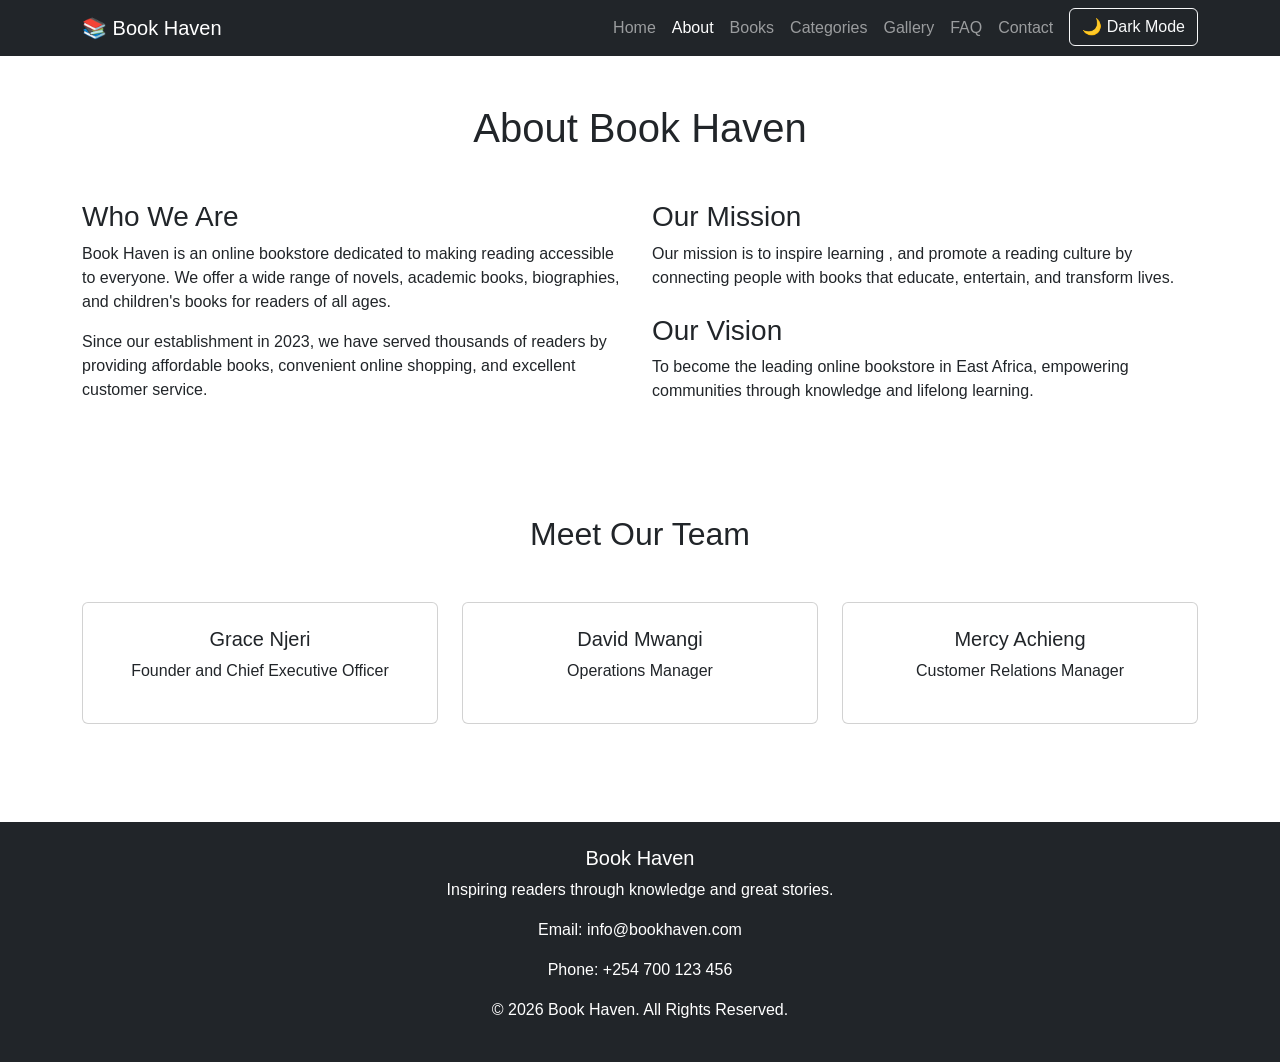
==== OnlineBookStore/about.html @ 4d753700 "Add files via upload" ====
<!DOCTYPE html>
<html lang="en">
<head>
    <meta charset="UTF-8">
    <meta name="viewport" content="width=device-width, initial-scale=1.0">
    <title>Book Haven | About</title>

    <!-- Bootstrap CSS -->
    <link href="https://cdn.jsdelivr.net/npm/bootstrap@5.3.3/dist/css/bootstrap.min.css" rel="stylesheet">

    <!-- Custom CSS -->
    <link rel="stylesheet" href="css/style.css">
</head>
<body>

    <!-- Navigation Bar -->
    <nav class="navbar navbar-expand-lg navbar-dark bg-dark">
        <div class="container">
            <a class="navbar-brand" href="index.html">📚 Book Haven</a>

            <button class="navbar-toggler" type="button"
                    data-bs-toggle="collapse"
                    data-bs-target="#navbarNav">
                <span class="navbar-toggler-icon"></span>
            </button>

            <div class="collapse navbar-collapse" id="navbarNav">

                <ul class="navbar-nav ms-auto">
                    <li class="nav-item">
                        <a class="nav-link" href="index.html">Home</a>
                    </li>

                    <li class="nav-item">
                        <a class="nav-link active" href="about.html">About</a>
                    </li>

                    <li class="nav-item">
                        <a class="nav-link" href="books.html">Books</a>
                    </li>

                    <li class="nav-item">
                        <a class="nav-link" href="categories.html">Categories</a>
                    </li>

                    <li class="nav-item">
                        <a class="nav-link" href="gallery.html">Gallery</a>
                    </li>

                    <li class="nav-item">
                        <a class="nav-link" href="faq.html">FAQ</a>
                    </li>

                    <li class="nav-item">
                        <a class="nav-link" href="contact.html">Contact</a>
                    </li>
                    <li class="nav-item ms-2">
    <button id="themeBtn" class="btn btn-outline-light">
        🌙 Dark Mode
    </button>
</li>
                </ul>

            </div>
        </div>
    </nav>

    <!-- About Section -->
    <section class="container py-5">

        <h1 class="text-center mb-5">About Book Haven</h1>

        <div class="row">

            <div class="col-md-6">
                <h3>Who We Are</h3>

                <p>
                    Book Haven is an online bookstore dedicated to making
                    reading accessible to everyone. We offer a wide range
                    of novels, academic books, biographies, and children's
                    books for readers of all ages.
                </p>

                <p>
                    Since our establishment in 2023, we have served
                    thousands of readers by providing affordable books,
                    convenient online shopping, and excellent customer
                    service.
                </p>
            </div>

            <div class="col-md-6">
                <h3>Our Mission</h3>

                <p>
                    Our mission is to inspire learning , and promote a
                    reading culture by connecting people with books that
                    educate, entertain, and transform lives. 
                </p>

                <h3 class="mt-4">Our Vision</h3>

                <p>
                    To become the leading online bookstore in East Africa,
                    empowering communities through knowledge and lifelong
                    learning.
                </p>
            </div>

        </div>

    </section>
    <section class="container py-5">
    <h2 class="text-center mb-5">
        Meet Our Team
    </h2>

    <div class="row g-4">

        <div class="col-md-4">
            <div class="card text-center p-4">
                <h5>Grace Njeri</h5>
                <p>Founder and Chief Executive Officer</p>
            </div>
        </div>

        <div class="col-md-4">
            <div class="card text-center p-4">
                <h5>David Mwangi</h5>
                <p>Operations Manager</p>
            </div>
        </div>

        <div class="col-md-4">
            <div class="card text-center p-4">
                <h5>Mercy Achieng</h5>
                <p>Customer Relations Manager</p>
            </div>
        </div>

    </div>
</section>

    <!-- Footer -->
   <footer class="bg-dark text-white text-center p-4">
    <h5>Book Haven</h5>

    <p>
        Inspiring readers through knowledge and great stories.
    </p>

    <p>
        Email: info@bookhaven.com
    </p>

    <p>
        Phone: +254 700 123 456
    </p>

    <p>
        &copy; 2026 Book Haven. All Rights Reserved.
    </p>
</footer>

    <!-- Bootstrap JS -->
    <script src="https://cdn.jsdelivr.net/npm/bootstrap@5.3.3/dist/js/bootstrap.bundle.min.js"></script>

    <!-- Custom JS -->
    <script src="js/script.js"></script>

    <button id="topBtn" class="btn btn-primary">
    ↑ Top
</button>
</body>
</html>
---- OnlineBookStore/css/style.css ----
body {
    font-family: Arial, sans-serif;
}

.hero {
    min-height: 70vh;
}

footer {
    margin-top: 50px;
}
.card-img-top {
    width: 100%;
    object-fit: contain;
}
body {
    font-family: Arial, sans-serif;
}

.card img {
    height: 300px;
    object-fit: cover;
}

footer {
    margin-top: 50px;
}
.card-img-top {
    height: 350px;
    object-fit: cover;
}
.dark-mode {
    background-color: #121212;
    color: white;
}

.dark-mode .card {
    background-color: #1e1e1e;
    color: white;
}

.dark-mode footer {
    background-color: #000;

}
body {
    font-family: Arial, sans-serif;
}

.card-img-top {
    height: 350px;
    object-fit: cover;
}

.card {
    transition: transform 0.3s;
}

.card:hover {
    transform: scale(1.03);
}

.hero {
    min-height: 70vh;
}

footer {
    margin-top: 50px;
}

.dark-mode {
    background-color: #121212;
    color: white;
}

.dark-mode .card {
    background-color: #1e1e1e;
    color: white;
}

.dark-mode .navbar {
    background-color: #000 !important;
}

.dark-mode footer {
    background-color: #000;
}
.carousel-item img {
    object-fit: cover;
}

@media (max-width: 768px) {

    .carousel-item img {
        height: 300px;
    }

    h1 {
        font-size: 2rem;
    }

    h2 {
        font-size: 1.7rem;
    }
}
#topBtn {
    position: fixed;
    bottom: 20px;
    right: 20px;
    display: none;
}
.btn {
    transition: 0.3s;
}

.btn:hover {
    transform: scale(1.05);
}
.carousel-item img {
    height: 500px;
    object-fit: cover;
    border-radius: 10px;
}
.testimonials {
    background-image: url("../images/background1.jpg");
    background-size: cover;
    background-position: center;
    background-repeat: no-repeat;
    padding: 80px 0;
}
.testimonials .card {
    background-color: rgb(255, 254, 254);
    border: none;
}
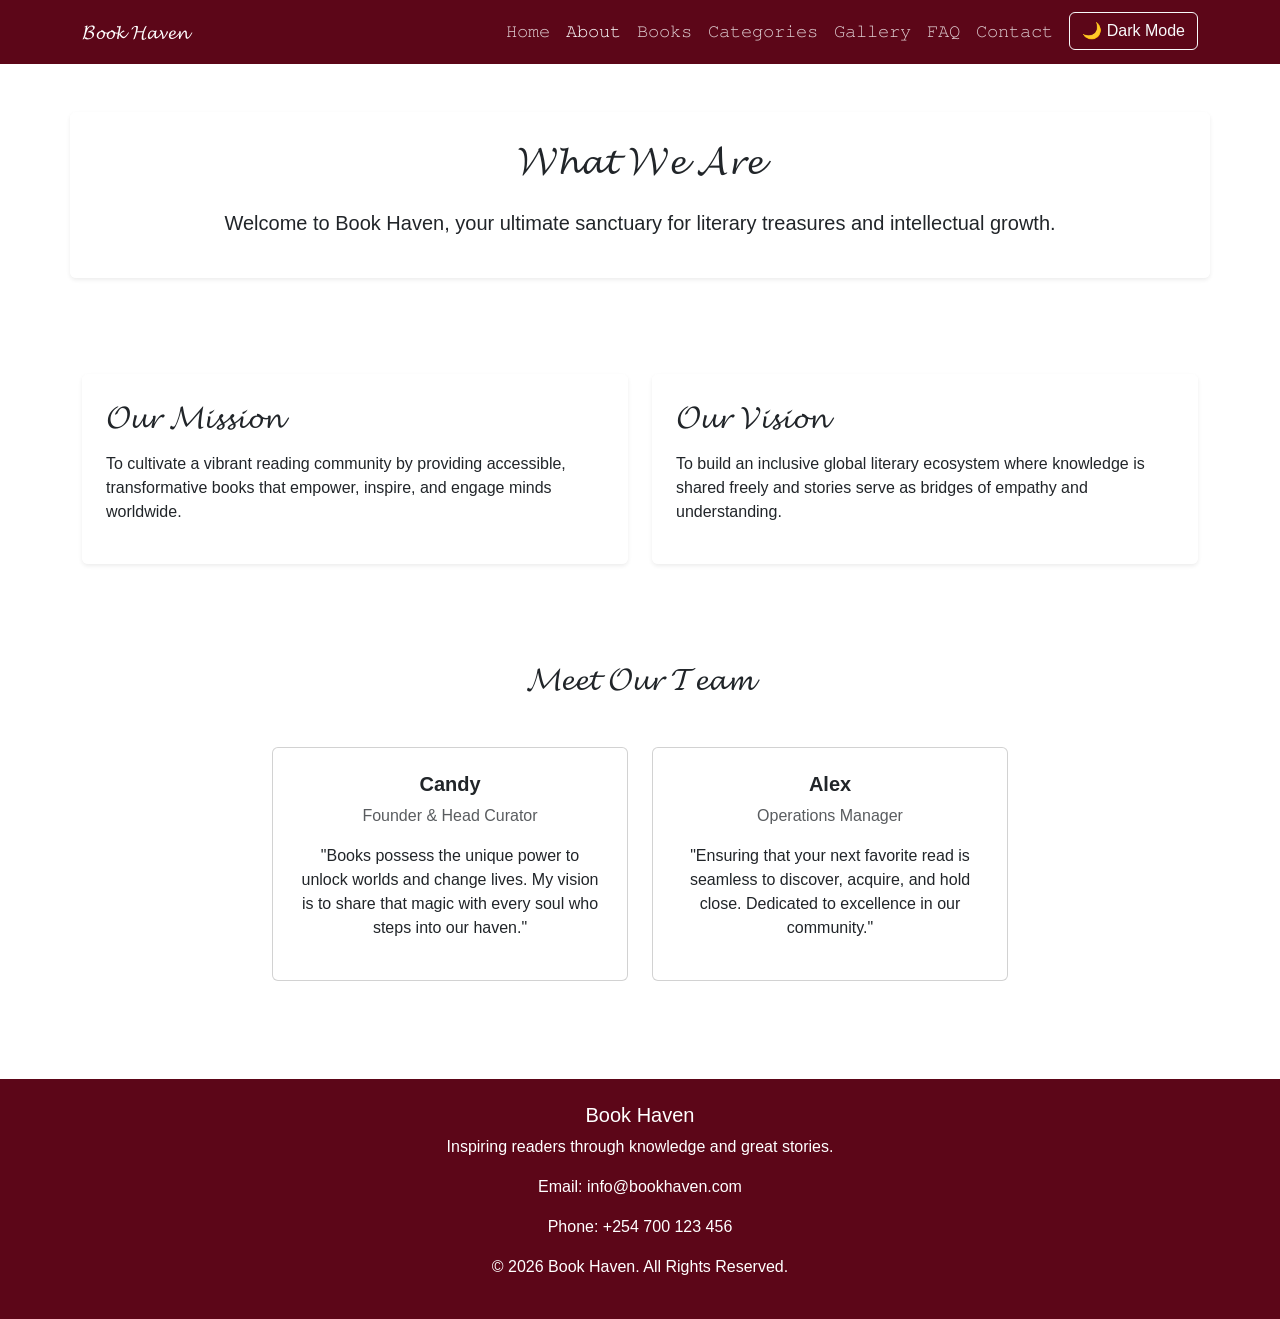
==== commit e90efad1: "Edited about page" ====
--- a/OnlineBookStore/about.html
+++ b/OnlineBookStore/about.html
@@ -1,176 +1,111 @@
-<!DOCTYPE html>
-<html lang="en">
-<head>
-    <meta charset="UTF-8">
-    <meta name="viewport" content="width=device-width, initial-scale=1.0">
-    <title>Book Haven | About</title>
-
-    <!-- Bootstrap CSS -->
-    <link href="https://cdn.jsdelivr.net/npm/bootstrap@5.3.3/dist/css/bootstrap.min.css" rel="stylesheet">
-
-    <!-- Custom CSS -->
-    <link rel="stylesheet" href="css/style.css">
-</head>
-<body>
-
-    <!-- Navigation Bar -->
-    <nav class="navbar navbar-expand-lg navbar-dark bg-dark">
-        <div class="container">
-            <a class="navbar-brand" href="index.html">📚 Book Haven</a>
-
-            <button class="navbar-toggler" type="button"
-                    data-bs-toggle="collapse"
-                    data-bs-target="#navbarNav">
-                <span class="navbar-toggler-icon"></span>
-            </button>
-
-            <div class="collapse navbar-collapse" id="navbarNav">
-
-                <ul class="navbar-nav ms-auto">
-                    <li class="nav-item">
-                        <a class="nav-link" href="index.html">Home</a>
-                    </li>
-
-                    <li class="nav-item">
-                        <a class="nav-link active" href="about.html">About</a>
-                    </li>
-
-                    <li class="nav-item">
-                        <a class="nav-link" href="books.html">Books</a>
-                    </li>
-
-                    <li class="nav-item">
-                        <a class="nav-link" href="categories.html">Categories</a>
-                    </li>
-
-                    <li class="nav-item">
-                        <a class="nav-link" href="gallery.html">Gallery</a>
-                    </li>
-
-                    <li class="nav-item">
-                        <a class="nav-link" href="faq.html">FAQ</a>
-                    </li>
-
-                    <li class="nav-item">
-                        <a class="nav-link" href="contact.html">Contact</a>
-                    </li>
-                    <li class="nav-item ms-2">
-    <button id="themeBtn" class="btn btn-outline-light">
-        🌙 Dark Mode
-    </button>
-</li>
-                </ul>
-
-            </div>
-        </div>
-    </nav>
-
-    <!-- About Section -->
-    <section class="container py-5">
-
-        <h1 class="text-center mb-5">About Book Haven</h1>
-
-        <div class="row">
-
-            <div class="col-md-6">
-                <h3>Who We Are</h3>
-
-                <p>
-                    Book Haven is an online bookstore dedicated to making
-                    reading accessible to everyone. We offer a wide range
-                    of novels, academic books, biographies, and children's
-                    books for readers of all ages.
-                </p>
-
-                <p>
-                    Since our establishment in 2023, we have served
-                    thousands of readers by providing affordable books,
-                    convenient online shopping, and excellent customer
-                    service.
-                </p>
-            </div>
-
-            <div class="col-md-6">
-                <h3>Our Mission</h3>
-
-                <p>
-                    Our mission is to inspire learning , and promote a
-                    reading culture by connecting people with books that
-                    educate, entertain, and transform lives. 
-                </p>
-
-                <h3 class="mt-4">Our Vision</h3>
-
-                <p>
-                    To become the leading online bookstore in East Africa,
-                    empowering communities through knowledge and lifelong
-                    learning.
-                </p>
-            </div>
-
-        </div>
-
-    </section>
-    <section class="container py-5">
-    <h2 class="text-center mb-5">
-        Meet Our Team
-    </h2>
-
-    <div class="row g-4">
-
-        <div class="col-md-4">
-            <div class="card text-center p-4">
-                <h5>Grace Njeri</h5>
-                <p>Founder and Chief Executive Officer</p>
-            </div>
-        </div>
-
-        <div class="col-md-4">
-            <div class="card text-center p-4">
-                <h5>David Mwangi</h5>
-                <p>Operations Manager</p>
-            </div>
-        </div>
-
-        <div class="col-md-4">
-            <div class="card text-center p-4">
-                <h5>Mercy Achieng</h5>
-                <p>Customer Relations Manager</p>
-            </div>
-        </div>
-
-    </div>
-</section>
-
-    <!-- Footer -->
-   <footer class="bg-dark text-white text-center p-4">
-    <h5>Book Haven</h5>
-
-    <p>
-        Inspiring readers through knowledge and great stories.
-    </p>
-
-    <p>
-        Email: info@bookhaven.com
-    </p>
-
-    <p>
-        Phone: +254 700 123 456
-    </p>
-
-    <p>
-        &copy; 2026 Book Haven. All Rights Reserved.
-    </p>
-</footer>
-
-    <!-- Bootstrap JS -->
-    <script src="https://cdn.jsdelivr.net/npm/bootstrap@5.3.3/dist/js/bootstrap.bundle.min.js"></script>
-
-    <!-- Custom JS -->
-    <script src="js/script.js"></script>
-
-    <button id="topBtn" class="btn btn-primary">
-    ↑ Top
-</button>
-</body>
+<!DOCTYPE html>
+<html lang="en">
+<head>
+    <meta charset="UTF-8">
+    <meta name="viewport" content="width=device-width, initial-scale=1.0">
+    <title>Book Haven by Candy :) - About</title>
+    <link href="https://cdn.jsdelivr.net/npm/bootstrap@5.3.3/dist/css/bootstrap.min.css" rel="stylesheet">
+    <link rel="stylesheet" href="css/style.css">
+</head>
+<body class="about-page">
+
+    <nav class="navbar navbar-expand-lg navbar-dark custom-navbar">
+        <div class="container">
+            <a class="navbar-brand" href="index.html">𝓑𝓸𝓸𝓴 𝓗𝓪𝓿𝓮𝓷</a>
+            <button class="navbar-toggler" type="button" data-bs-toggle="collapse" data-bs-target="#navbarNav">
+                <span class="navbar-toggler-icon"></span>
+            </button>
+            <div class="collapse navbar-collapse" id="navbarNav">
+                <ul class="navbar-nav ms-auto">
+                    <li class="nav-item">
+                        <a class="nav-link" href="index.html">𝙷𝚘𝚖𝚎</a>
+                    </li>
+                    <li class="nav-item">
+                        <a class="nav-link active" href="about.html">𝙰𝚋𝚘𝚞𝚝</a>
+                    </li>
+                    <li class="nav-item">
+                        <a class="nav-link" href="books.html">𝙱𝚘𝚘𝚔𝚜</a>
+                    </li>
+                    <li class="nav-item">
+                        <a class="nav-link" href="categories.html">𝙲𝚊𝚝𝚎𝚐𝚘𝚛𝚒𝚎𝚜</a>
+                    </li>
+                    <li class="nav-item">
+                        <a class="nav-link" href="gallery.html">𝙶𝚊𝚕𝚕𝚎𝚛𝚢</a>
+                    </li>
+                    <li class="nav-item">
+                        <a class="nav-link" href="faq.html">𝙵𝙰𝚀</a>
+                    </li>
+                    <li class="nav-item">
+                        <a class="nav-link" href="contact.html">𝙲𝚘𝚗𝚝𝚊𝚌𝚝</a>
+                    </li>
+                    <li class="nav-item ms-2">
+                        <button id="themeBtn" class="btn btn-outline-light">
+                            🌙 Dark Mode
+                        </button>
+                    </li>
+                </ul>
+            </div>
+        </div>
+    </nav>
+
+    <section class="about-hero py-5 text-center bg-transparent">
+        <div class="container py-4 bg-white bg-opacity-75 rounded shadow-sm">
+            <h1 class="script-font mb-4">𝓦𝓱𝓪𝓽 𝓦𝓮 𝓐𝓻𝓮</h1>
+            <p class="lead">Welcome to Book Haven, your ultimate sanctuary for literary treasures and intellectual growth.</p>
+        </div>
+    </section>
+
+    <section class="mission-vision py-5 bg-transparent">
+        <div class="container">
+            <div class="row g-4">
+                <div class="col-md-6">
+                    <div class="p-4 bg-white bg-opacity-75 rounded shadow-sm h-100">
+                        <h2 class="script-font mb-3">𝓞𝓾𝓻 𝓜𝓲𝓼𝓼𝓲𝓸𝓷</h2>
+                        <p>To cultivate a vibrant reading community by providing accessible, transformative books that empower, inspire, and engage minds worldwide.</p>
+                    </div>
+                </div>
+                <div class="col-md-6">
+                    <div class="p-4 bg-white bg-opacity-75 rounded shadow-sm h-100">
+                        <h2 class="script-font mb-3">𝓞𝓾𝓻 𝓥𝓲𝓼𝓲𝓸𝓷</h2>
+                        <p>To build an inclusive global literary ecosystem where knowledge is shared freely and stories serve as bridges of empathy and understanding.</p>
+                    </div>
+                </div>
+            </div>
+        </div>
+    </section>
+
+    <section class="team py-5 bg-transparent">
+        <div class="container">
+            <h2 class="text-center mb-5 script-font">𝓜𝓮𝓮𝓽 𝓞𝓾𝓻 𝓣𝓮𝓪𝓶</h2>
+            <div class="row g-4 justify-content-center">
+                <div class="col-md-4">
+                    <div class="card p-4 text-center team-card">
+                        <h5 class="fw-bold">Candy</h5>
+                        <p class="text-muted">Founder & Head Curator</p>
+                        <p>"Books possess the unique power to unlock worlds and change lives. My vision is to share that magic with every soul who steps into our haven."</p>
+                    </div>
+                </div>
+                <div class="col-md-4">
+                    <div class="card p-4 text-center team-card">
+                        <h5 class="fw-bold">Alex</h5>
+                        <p class="text-muted">Operations Manager</p>
+                        <p>"Ensuring that your next favorite read is seamless to discover, acquire, and hold close. Dedicated to excellence in our community."</p>
+                    </div>
+                </div>
+            </div>
+        </div>
+    </section>
+
+    <footer class="custom-footer text-white text-center p-4">
+        <h5>Book Haven</h5>
+        <p>Inspiring readers through knowledge and great stories.</p>
+        <p>Email: info@bookhaven.com</p>
+        <p>Phone: +254 700 123 456</p>
+        <p>&copy; 2026 Book Haven. All Rights Reserved.</p>
+    </footer>
+
+    <script src="https://cdn.jsdelivr.net/npm/bootstrap@5.3.3/dist/js/bootstrap.bundle.min.js"></script>
+    <script src="js/script.js"></script>
+    <button id="topBtn" class="btn btn-primary">↑ Top</button>
+</body>
 </html>
--- a/OnlineBookStore/css/style.css
+++ b/OnlineBookStore/css/style.css
@@ -1,134 +1,186 @@
-body {
-    font-family: Arial, sans-serif;
-}
-
-.hero {
-    min-height: 70vh;
-}
-
-footer {
-    margin-top: 50px;
-}
-.card-img-top {
-    width: 100%;
-    object-fit: contain;
-}
-body {
-    font-family: Arial, sans-serif;
-}
-
-.card img {
-    height: 300px;
-    object-fit: cover;
-}
-
-footer {
-    margin-top: 50px;
-}
-.card-img-top {
-    height: 350px;
-    object-fit: cover;
-}
-.dark-mode {
-    background-color: #121212;
-    color: white;
-}
-
-.dark-mode .card {
-    background-color: #1e1e1e;
-    color: white;
-}
-
-.dark-mode footer {
-    background-color: #000;
-
-}
-body {
-    font-family: Arial, sans-serif;
-}
-
-.card-img-top {
-    height: 350px;
-    object-fit: cover;
-}
-
-.card {
-    transition: transform 0.3s;
-}
-
-.card:hover {
-    transform: scale(1.03);
-}
-
-.hero {
-    min-height: 70vh;
-}
-
-footer {
-    margin-top: 50px;
-}
-
-.dark-mode {
-    background-color: #121212;
-    color: white;
-}
-
-.dark-mode .card {
-    background-color: #1e1e1e;
-    color: white;
-}
-
-.dark-mode .navbar {
-    background-color: #000 !important;
-}
-
-.dark-mode footer {
-    background-color: #000;
-}
-.carousel-item img {
-    object-fit: cover;
-}
-
-@media (max-width: 768px) {
-
-    .carousel-item img {
-        height: 300px;
-    }
-
-    h1 {
-        font-size: 2rem;
-    }
-
-    h2 {
-        font-size: 1.7rem;
-    }
-}
-#topBtn {
-    position: fixed;
-    bottom: 20px;
-    right: 20px;
-    display: none;
-}
-.btn {
-    transition: 0.3s;
-}
-
-.btn:hover {
-    transform: scale(1.05);
-}
-.carousel-item img {
-    height: 500px;
-    object-fit: cover;
-    border-radius: 10px;
-}
-.testimonials {
-    background-image: url("../images/background1.jpg");
-    background-size: cover;
-    background-position: center;
-    background-repeat: no-repeat;
-    padding: 80px 0;
-}
-.testimonials .card {
-    background-color: rgb(255, 254, 254);
-    border: none;
+body {
+    font-family: Arial, sans-serif;
+}
+
+.hero {
+    min-height: 70vh;
+}
+
+footer {
+    margin-top: 50px;
+}
+.card-img-top {
+    width: 100%;
+    object-fit: contain;
+}
+body {
+    font-family: Arial, sans-serif;
+}
+
+.card img {
+    height: 300px;
+    object-fit: cover;
+}
+
+footer {
+    margin-top: 50px;
+}
+.card-img-top {
+    height: 350px;
+    object-fit: cover;
+}
+.dark-mode {
+    background-color: #121212;
+    color: white;
+}
+
+.dark-mode .card {
+    background-color: #1e1e1e;
+    color: white;
+}
+
+.dark-mode footer {
+    background-color: #000;
+
+}
+body {
+    font-family: Arial, sans-serif;
+}
+
+.card-img-top {
+    height: 350px;
+    object-fit: cover;
+}
+
+.card {
+    transition: transform 0.3s;
+}
+
+.card:hover {
+    transform: scale(1.03);
+}
+
+.hero {
+    min-height: 70vh;
+}
+
+footer {
+    margin-top: 50px;
+}
+
+.dark-mode {
+    background-color: #121212;
+    color: white;
+}
+
+.dark-mode .card {
+    background-color: #1e1e1e;
+    color: white;
+}
+
+.dark-mode .navbar {
+    background-color: #000 !important;
+}
+
+.dark-mode footer {
+    background-color: #000;
+}
+.carousel-item img {
+    object-fit: cover;
+}
+
+@media (max-width: 768px) {
+
+    .carousel-item img {
+        height: 300px;
+    }
+
+    h1 {
+        font-size: 2rem;
+    }
+
+    h2 {
+        font-size: 1.7rem;
+    }
+}
+#topBtn {
+    position: fixed;
+    bottom: 20px;
+    right: 20px;
+    display: none;
+}
+.btn {
+    transition: 0.3s;
+}
+
+.btn:hover {
+    transform: scale(1.05);
+}
+.carousel-item img {
+    height: 500px;
+    object-fit: cover;
+    border-radius: 10px;
+}
+.testimonials {
+    background-image: url("../images/background1.jpg");
+    background-size: cover;
+    background-position: center;
+    background-repeat: no-repeat;
+    padding: 80px 0;
+}
+.testimonials .card {
+    background-color: rgb(255, 254, 254);
+    border: none;
+}
+.custom-navbar {
+    background-color: #5c0618 !important;
+    background-image: none !important;
+    padding: 12px 0;
+}
+
+.custom-navbar .nav-link {
+    color: rgba(255, 255, 255, 0.8) !important;
+}
+
+.custom-navbar .nav-link.active, 
+.custom-navbar .nav-link:hover {
+    color: #ffffff !important;
+}
+
+.custom-navbar .navbar-brand {
+    color: #ffffff !important;
+}
+
+.custom-footer {
+    background-color: #5c0618 !important;
+    background-image: none !important;
+}
+
+.testimonials .card {
+    border: 1px solid #000000 !important;
+}
+
+.testimonials .card h5 {
+    text-decoration: underline !important;
+}
+
+.book-img-container {
+    height: 350px;
+    overflow: hidden;
+    background-color: #f8f9fa;
+    display: flex;
+    align-items: center;
+    justify-content: center;
+}
+
+.book-cover {
+    width: auto;
+    height: 100%;
+    object-fit: contain;
+    transition: transform 0.3s ease;
+    padding: 15px;
+}
+
+.card:hover .book-cover {
+    transform: scale(1.04);
 }
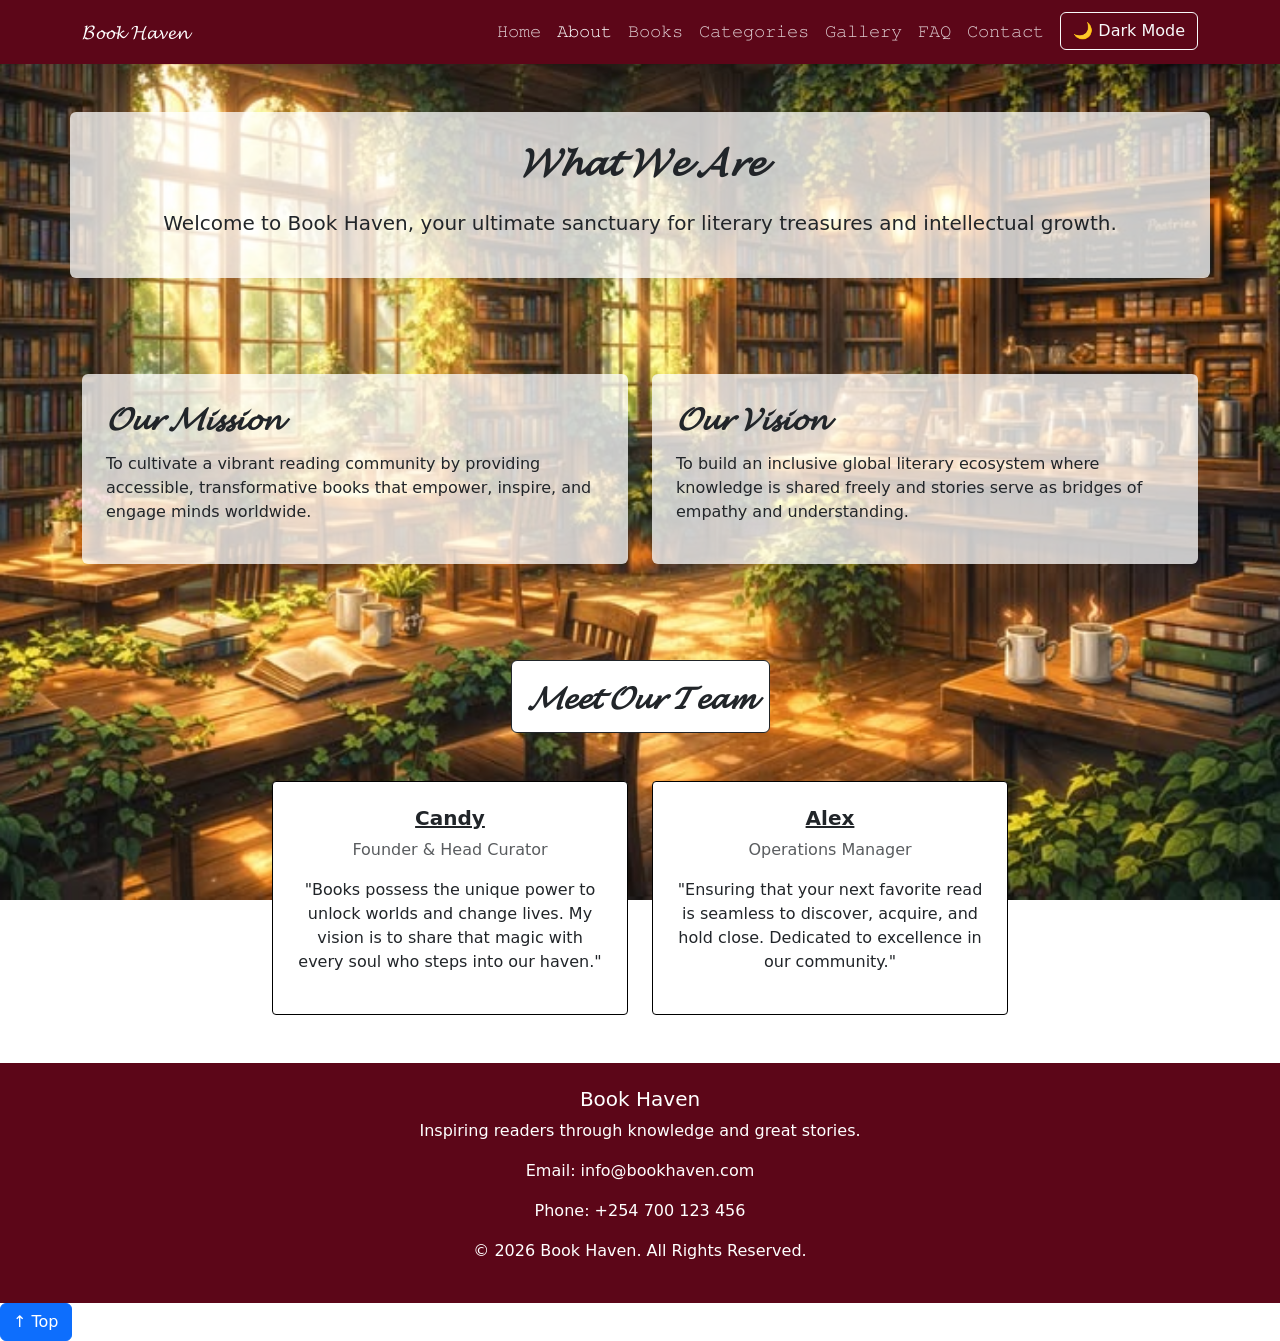
==== commit 8ddeb0aa: "Making about page whimsical" ====
--- a/OnlineBookStore/about.html
+++ b/OnlineBookStore/about.html
@@ -76,7 +76,11 @@
 
     <section class="team py-5 bg-transparent">
         <div class="container">
-            <h2 class="text-center mb-5 script-font">𝓜𝓮𝓮𝓽 𝓞𝓾𝓻 𝓣𝓮𝓪𝓶</h2>
+            <div class="row justify-content-center mb-5">
+                <div class="col-auto text-center header-box p-3 bg-white border border-dark rounded">
+                    <h2 class="script-font m-0">𝓜𝓮𝓮𝓽 𝓞𝓾𝓻 𝓣𝓮𝓪𝓶</h2>
+                </div>
+            </div>
             <div class="row g-4 justify-content-center">
                 <div class="col-md-4">
                     <div class="card p-4 text-center team-card">
--- a/OnlineBookStore/css/style.css
+++ b/OnlineBookStore/css/style.css
@@ -1,157 +1,32 @@
-body {
-    font-family: Arial, sans-serif;
-}
+@import url('https://fonts.googleapis.com/css2?family=Playfair+Display:ital,wght@1,700&display=swap');
 
-.hero {
-    min-height: 70vh;
-}
-
-footer {
-    margin-top: 50px;
-}
-.card-img-top {
-    width: 100%;
-    object-fit: contain;
-}
-body {
-    font-family: Arial, sans-serif;
-}
-
-.card img {
-    height: 300px;
-    object-fit: cover;
-}
-
-footer {
-    margin-top: 50px;
-}
-.card-img-top {
-    height: 350px;
-    object-fit: cover;
-}
-.dark-mode {
-    background-color: #121212;
-    color: white;
-}
-
-.dark-mode .card {
-    background-color: #1e1e1e;
-    color: white;
-}
-
-.dark-mode footer {
-    background-color: #000;
-
-}
-body {
-    font-family: Arial, sans-serif;
-}
-
-.card-img-top {
-    height: 350px;
-    object-fit: cover;
-}
-
-.card {
-    transition: transform 0.3s;
-}
-
-.card:hover {
-    transform: scale(1.03);
-}
-
-.hero {
-    min-height: 70vh;
-}
-
-footer {
-    margin-top: 50px;
-}
-
-.dark-mode {
-    background-color: #121212;
-    color: white;
-}
-
-.dark-mode .card {
-    background-color: #1e1e1e;
-    color: white;
-}
-
-.dark-mode .navbar {
-    background-color: #000 !important;
-}
-
-.dark-mode footer {
-    background-color: #000;
-}
-.carousel-item img {
-    object-fit: cover;
-}
-
-@media (max-width: 768px) {
-
-    .carousel-item img {
-        height: 300px;
-    }
-
-    h1 {
-        font-size: 2rem;
-    }
-
-    h2 {
-        font-size: 1.7rem;
-    }
-}
-#topBtn {
-    position: fixed;
-    bottom: 20px;
-    right: 20px;
-    display: none;
-}
-.btn {
-    transition: 0.3s;
-}
-
-.btn:hover {
-    transform: scale(1.05);
-}
-.carousel-item img {
-    height: 500px;
-    object-fit: cover;
-    border-radius: 10px;
-}
-.testimonials {
-    background-image: url("../images/background1.jpg");
-    background-size: cover;
-    background-position: center;
-    background-repeat: no-repeat;
-    padding: 80px 0;
-}
-.testimonials .card {
-    background-color: rgb(255, 254, 254);
-    border: none;
-}
-.custom-navbar {
+.custom-navbar, 
+nav.navbar, 
+.navbar.navbar-expand-lg {
     background-color: #5c0618 !important;
     background-image: none !important;
     padding: 12px 0;
 }
 
-.custom-navbar .nav-link {
+.custom-navbar .nav-link,
+nav.navbar .nav-link {
     color: rgba(255, 255, 255, 0.8) !important;
 }
 
 .custom-navbar .nav-link.active, 
-.custom-navbar .nav-link:hover {
+.custom-navbar .nav-link:hover,
+nav.navbar .nav-link.active,
+nav.navbar .nav-link:hover {
     color: #ffffff !important;
 }
 
-.custom-navbar .navbar-brand {
+.custom-navbar .navbar-brand,
+nav.navbar .navbar-brand {
     color: #ffffff !important;
 }
 
-.custom-footer {
+.custom-footer,
+footer {
     background-color: #5c0618 !important;
     background-image: none !important;
 }
@@ -161,6 +36,30 @@
 }
 
 .testimonials .card h5 {
+    text-decoration: underline !important;
+}
+
+.about-page {
+    background-image: url('../images/background2.jpg') !important;
+    background-size: cover !important;
+    background-position: center !important;
+    background-attachment: fixed !important;
+    background-repeat: no-repeat !important;
+}
+
+.script-font {
+    font-family: 'Playfair Display', serif !important;
+    font-style: italic !important;
+    font-weight: 700 !important;
+}
+
+.team-card {
+    border: 1px solid #000000 !important;
+    border-radius: 4px !important;
+    background-color: #ffffff !important;
+}
+
+.team-card h5 {
     text-decoration: underline !important;
 }
 
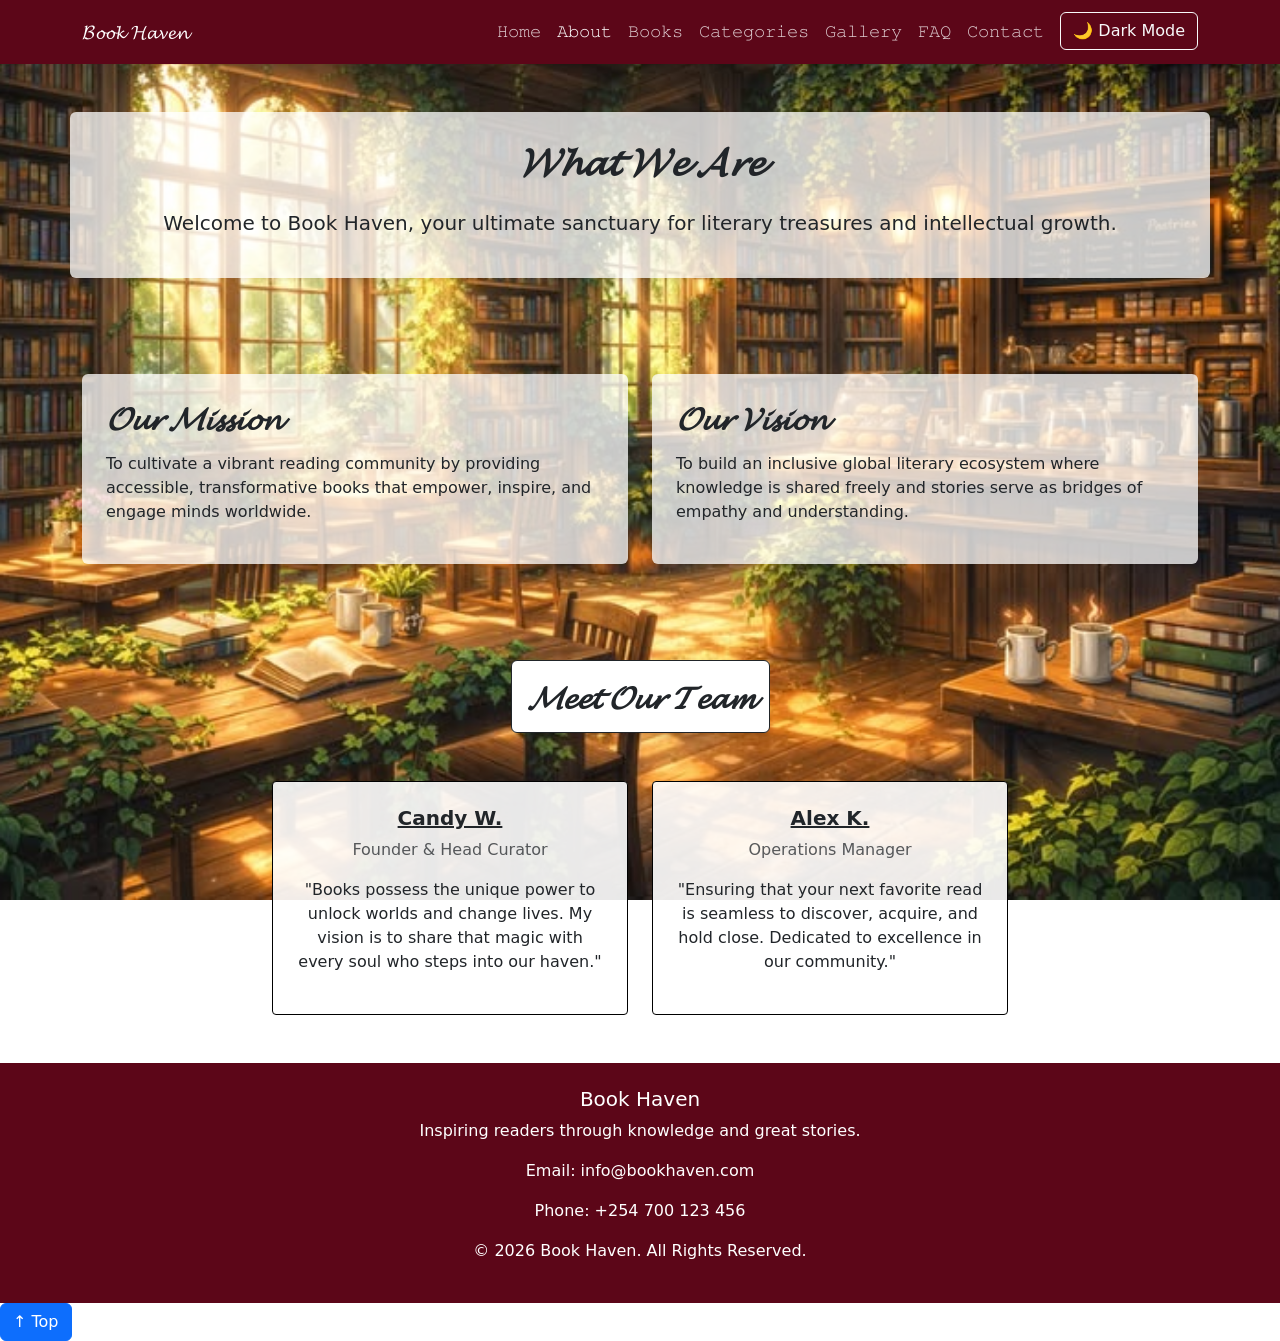
==== commit a7aee488: "Edited founders" ====
--- a/OnlineBookStore/about.html
+++ b/OnlineBookStore/about.html
@@ -84,14 +84,14 @@
             <div class="row g-4 justify-content-center">
                 <div class="col-md-4">
                     <div class="card p-4 text-center team-card">
-                        <h5 class="fw-bold">Candy</h5>
+                        <h5 class="fw-bold">Candy W.</h5>
                         <p class="text-muted">Founder & Head Curator</p>
                         <p>"Books possess the unique power to unlock worlds and change lives. My vision is to share that magic with every soul who steps into our haven."</p>
                     </div>
                 </div>
                 <div class="col-md-4">
                     <div class="card p-4 text-center team-card">
-                        <h5 class="fw-bold">Alex</h5>
+                        <h5 class="fw-bold">Alex K.</h5>
                         <p class="text-muted">Operations Manager</p>
                         <p>"Ensuring that your next favorite read is seamless to discover, acquire, and hold close. Dedicated to excellence in our community."</p>
                     </div>
--- a/OnlineBookStore/css/style.css
+++ b/OnlineBookStore/css/style.css
@@ -25,14 +25,59 @@
     color: #ffffff !important;
 }
 
+.carousel-caption {
+    top: 40% !important;
+    bottom: auto !important;
+    transform: translateY(-50%) !important;
+    display: flex !important;
+    justify-content: center;
+    align-items: center;
+    width: 100%;
+    left: 0 !important;
+    right: 0 !important;
+    padding: 0 15px;
+}
+
+.caption-box {
+    background-color: transparent !important;
+    padding: 0;
+    border-radius: 0;
+    max-width: 800px;
+    box-shadow: none !important;
+    text-shadow: 2px 2px 8px rgba(0, 0, 0, 0.85);
+}
+
+.caption-box h2 {
+    font-family: 'Playfair Display', serif !important;
+    font-style: italic !important;
+    font-weight: 700 !important;
+    font-size: 3.5rem;
+    margin-bottom: 15px;
+    color: #ffffff !important;
+}
+
+.caption-box p {
+    font-size: 1.5rem;
+    margin: 0;
+    color: #ffffff !important;
+}
+
 .custom-footer,
 footer {
     background-color: #5c0618 !important;
     background-image: none !important;
 }
 
+.testimonials {
+    background-image: url('../images/background1.jpg') !important;
+    background-size: cover !important;
+    background-position: center !important;
+    background-repeat: no-repeat !important;
+}
+
 .testimonials .card {
     border: 1px solid #000000 !important;
+    background-color: rgba(255, 255, 255, 0.9) !important;
 }
 
 .testimonials .card h5 {
@@ -53,10 +98,14 @@
     font-weight: 700 !important;
 }
 
+.header-box {
+    box-shadow: 0 4px 6px rgba(0,0,0,0.1);
+}
+
 .team-card {
     border: 1px solid #000000 !important;
     border-radius: 4px !important;
-    background-color: #ffffff !important;
+    background-color: rgba(255, 255, 255, 0.9) !important;
 }
 
 .team-card h5 {
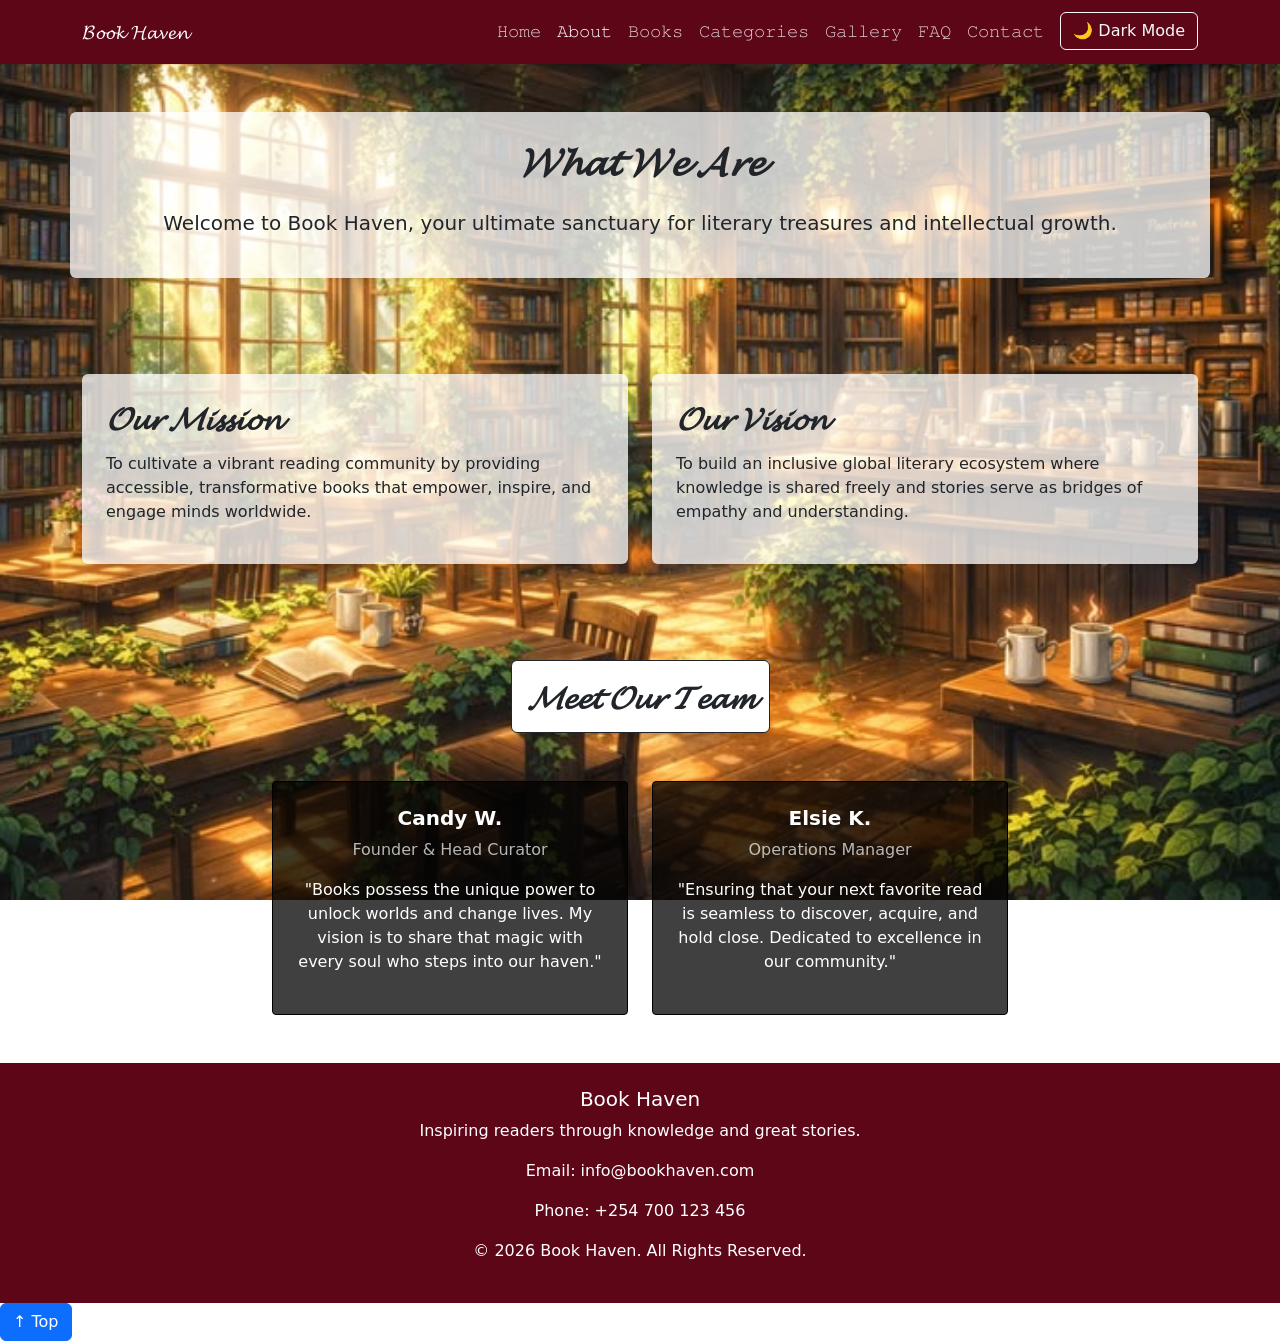
==== commit a0a1e839: "Saved my gallery layout and font updates" ====
--- a/OnlineBookStore/about.html
+++ b/OnlineBookStore/about.html
@@ -91,7 +91,7 @@
                 </div>
                 <div class="col-md-4">
                     <div class="card p-4 text-center team-card">
-                        <h5 class="fw-bold">Alex K.</h5>
+                        <h5 class="fw-bold">Elsie K.</h5>
                         <p class="text-muted">Operations Manager</p>
                         <p>"Ensuring that your next favorite read is seamless to discover, acquire, and hold close. Dedicated to excellence in our community."</p>
                     </div>
--- a/OnlineBookStore/css/style.css
+++ b/OnlineBookStore/css/style.css
@@ -92,12 +92,62 @@
     background-repeat: no-repeat !important;
 }
 
+.books-page {
+    background-image: url('../images/booksbackground.jpg') !important;
+    background-size: cover !important;
+    background-position: center !important;
+    background-attachment: fixed !important;
+    background-repeat: no-repeat !important;
+}
+
+.categories-page {
+    background-image: url('../images/categorybackground.jpg') !important;
+    background-size: cover !important;
+    background-position: center !important;
+    background-attachment: fixed !important;
+    background-repeat: no-repeat !important;
+}
+
+.gallery-page {
+    background-image: url('../images/gallerybackground.jpg') !important;
+    background-size: cover !important;
+    background-position: center !important;
+    background-attachment: fixed !important;
+    background-repeat: no-repeat !important;
+}
+
+.faq-page {
+    background-image: url('../images/FAQbackground.jpg') !important;
+    background-size: cover !important;
+    background-position: center !important;
+    background-attachment: fixed !important;
+    background-repeat: no-repeat !important;
+}
+
+/* Specific styling for the Contact Page Backdrop */
+.contact-page {
+    background-image: url('../images/contactbackground.jpg') !important;
+    background-size: cover !important;
+    background-position: center !important;
+    background-attachment: fixed !important;
+    background-repeat: no-repeat !important;
+}
+
 .script-font {
     font-family: 'Playfair Display', serif !important;
     font-style: italic !important;
     font-weight: 700 !important;
 }
 
+.header-box .faq-main-title,
+.header-box .contact-main-title {
+    font-family: 'Playfair Display', serif !important;
+    font-style: italic !important;
+    font-weight: 700 !important;
+    color: #000000 !important;
+    text-shadow: none !important;
+}
+
 .header-box {
     box-shadow: 0 4px 6px rgba(0,0,0,0.1);
 }
@@ -105,17 +155,41 @@
 .team-card {
     border: 1px solid #000000 !important;
     border-radius: 4px !important;
-    background-color: rgba(255, 255, 255, 0.9) !important;
+    background-color: rgba(0, 0, 0, 0.75) !important;
+    color: #ffffff !important;
 }
 
 .team-card h5 {
-    text-decoration: underline !important;
+    text-decoration: none !important;
+    color: #ffffff !important;
+}
+
+.team-card .text-muted,
+.team-card .text-light {
+    color: rgba(255, 255, 255, 0.7) !important;
+}
+
+.category-card {
+    border: 2px solid #000000 !important;
+    border-radius: 6px !important;
+    background-color: rgba(255, 255, 255, 0.35) !important;
+    color: #000000 !important;
+    text-shadow: none !important;
+}
+
+.category-card h5 {
+    text-decoration: none !important;
+    color: #000000 !important;
+}
+
+.category-card p {
+    color: #000000 !important;
 }
 
 .book-img-container {
     height: 350px;
     overflow: hidden;
-    background-color: #f8f9fa;
+    background-color: rgba(255, 255, 255, 0.15);
     display: flex;
     align-items: center;
     justify-content: center;
@@ -131,4 +205,197 @@
 
 .card:hover .book-cover {
     transform: scale(1.04);
+}
+
+.gallery-img-frame {
+    display: inline-block;
+    padding: 10px;
+    background: rgba(255, 255, 255, 0.15);
+    border: 1px solid rgba(255, 255, 255, 0.3);
+    border-radius: 8px;
+    box-shadow: 0 10px 25px rgba(0,0,0,0.5);
+    transition: all 0.4s ease;
+}
+
+.gallery-cover {
+    height: 280px;
+    width: auto;
+    object-fit: contain;
+    border-radius: 4px;
+    transition: transform 0.4s ease;
+}
+
+.gallery-row:hover .gallery-img-frame {
+    transform: translateY(-8px);
+    box-shadow: 0 15px 35px rgba(0,0,0,0.6);
+    border-color: #5c0618;
+}
+
+.gallery-details-box {
+    background-color: rgba(255, 255, 255, 0.45) !important;
+    backdrop-filter: blur(5px);
+    box-shadow: 0 4px 15px rgba(0, 0, 0, 0.1);
+    transition: background-color 0.3s ease;
+}
+
+.gallery-row:hover .gallery-details-box {
+    background-color: rgba(255, 255, 255, 0.6) !important;
+}
+
+.gallery-title {
+    font-family: 'Playfair Display', serif;
+    font-weight: 700;
+    color: #000000;
+    margin: 0;
+    font-size: 1.8rem;
+    letter-spacing: 0.5px;
+}
+
+.gallery-divider {
+    display: block;
+    width: 60px;
+    height: 3px;
+    background-color: #5c0618;
+    margin-top: 12px;
+    transition: width 0.3s ease;
+}
+
+.gallery-row:hover .gallery-divider {
+    width: 120px;
+}
+
+.custom-faq-accordion {
+    background: transparent;
+}
+
+.faq-item {
+    background-color: rgba(255, 255, 255, 0.4) !important;
+    backdrop-filter: blur(6px);
+    border: 2px solid #000000 !important;
+    border-radius: 8px !important;
+    overflow: hidden;
+    transition: transform 0.3s ease, box-shadow 0.3s ease;
+}
+
+.faq-item:hover {
+    transform: translateY(-2px);
+    box-shadow: 0 6px 20px rgba(0, 0, 0, 0.15);
+    background-color: rgba(255, 255, 255, 0.5) !important;
+}
+
+.faq-btn {
+    background-color: transparent !important;
+    color: #000000 !important;
+    font-weight: 700;
+    font-size: 1.15rem;
+    padding: 20px;
+    box-shadow: none !important;
+    border: none !important;
+    transition: color 0.3s ease;
+}
+
+.faq-btn:not(.collapsed) {
+    color: #5c0618 !important;
+    border-bottom: 1px solid rgba(0, 0, 0, 0.1) !important;
+}
+
+.faq-btn::after {
+    filter: brightness(0);
+}
+
+.faq-body {
+    background-color: rgba(255, 255, 255, 0.25) !important;
+    color: #000000 !important;
+    padding: 20px;
+    font-size: 1.05rem;
+    line-height: 1.6;
+    border-top: 1px solid rgba(0, 0, 0, 0.15);
+}
+
+/* New Surprise Aesthetic Contact Page Elements */
+.contact-glass-card {
+    background-color: rgba(255, 255, 255, 0.45) !important; /* Blends flawlessly into category styling styles */
+    backdrop-filter: blur(8px);
+    transition: transform 0.3s ease, box-shadow 0.3s ease;
+}
+
+.contact-glass-card:hover {
+    transform: translateY(-3px);
+    box-shadow: 0 12px 30px rgba(0, 0, 0, 0.15) !important;
+}
+
+/* Minimalist floating form underline input layout architecture */
+.contact-input {
+    width: 100%;
+    padding: 10px 0;
+    font-size: 1.05rem;
+    color: #000000;
+    background: transparent;
+    border: none;
+    border-bottom: 2px solid #000000;
+    outline: none;
+    transition: border-color 0.3s ease;
+}
+
+.contact-textarea {
+    resize: none;
+}
+
+/* Floating validation logic handler */
+.contact-label {
+    position: absolute;
+    top: 10px;
+    left: 0;
+    font-size: 1.05rem;
+    color: rgba(0, 0, 0, 0.6);
+    pointer-events: none;
+    transition: all 0.3s ease;
+}
+
+.contact-input:focus ~ .contact-label,
+.contact-input:not(:placeholder-shown) ~ .contact-label {
+    top: -18px;
+    font-size: 0.85rem;
+    color: #5c0618;
+    font-weight: bold;
+}
+
+.contact-input:focus {
+    border-bottom-color: #5c0618;
+}
+
+.aesthetic-submit-btn {
+    font-weight: bold;
+    letter-spacing: 1px;
+    text-transform: uppercase;
+    transition: background-color 0.3s ease, transform 0.2s ease;
+}
+
+.aesthetic-submit-btn:hover {
+    background-color: #5c0618 !important;
+    transform: scale(1.02);
+}
+
+.mini-map-frame {
+    height: 150px;
+    background: rgba(0, 0, 0, 0.05);
+    display: flex;
+    align-items: center;
+    justify-content: center;
+    position: relative;
+    overflow: hidden;
+}
+
+/* Subtle blueprint background effect for the map preview framework */
+.mini-map-frame::before {
+    content: '';
+    position: absolute;
+    width: 100%;
+    height: 100%;
+    opacity: 0.15;
+    background-image: radial-gradient(#000 1px, transparent 1px);
+    background-size: 16px 16px;
+}
+body.dark-theme .book-price-tag {
+    color: #ffffff !important;
 }
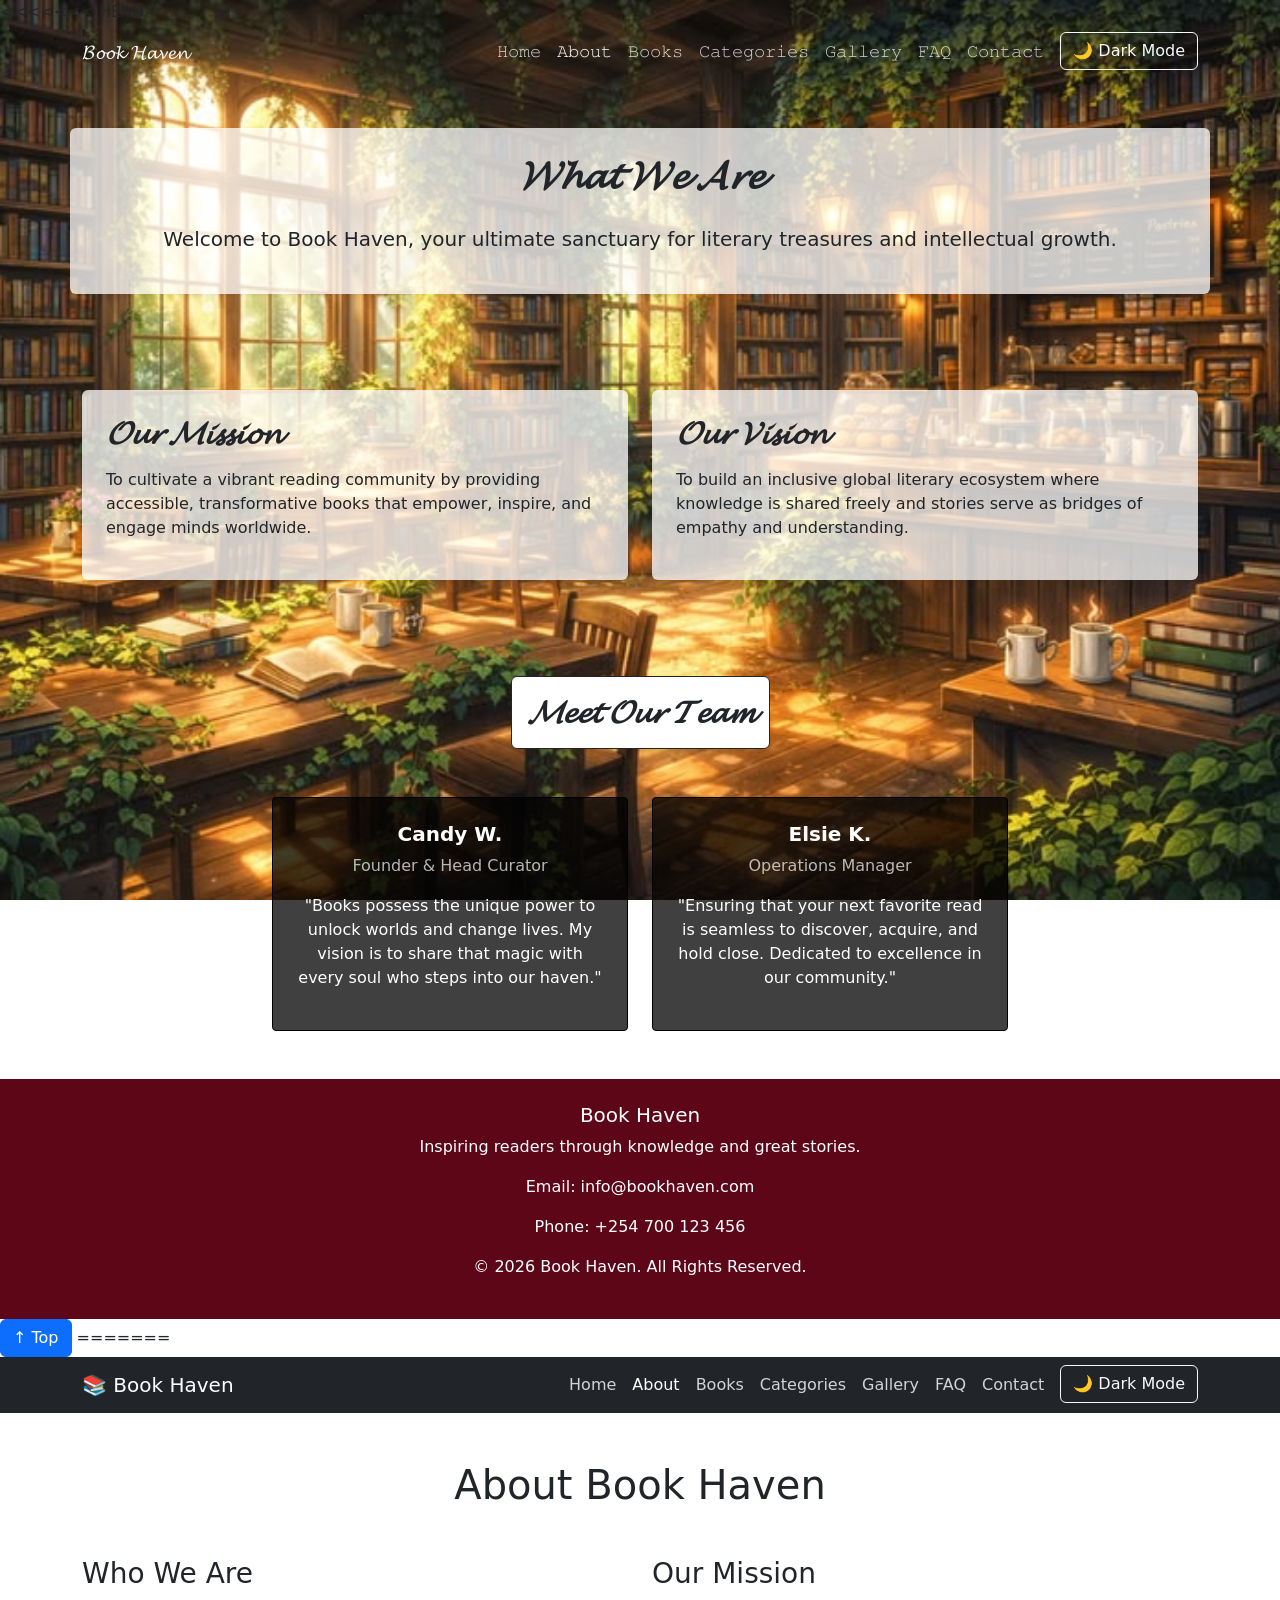
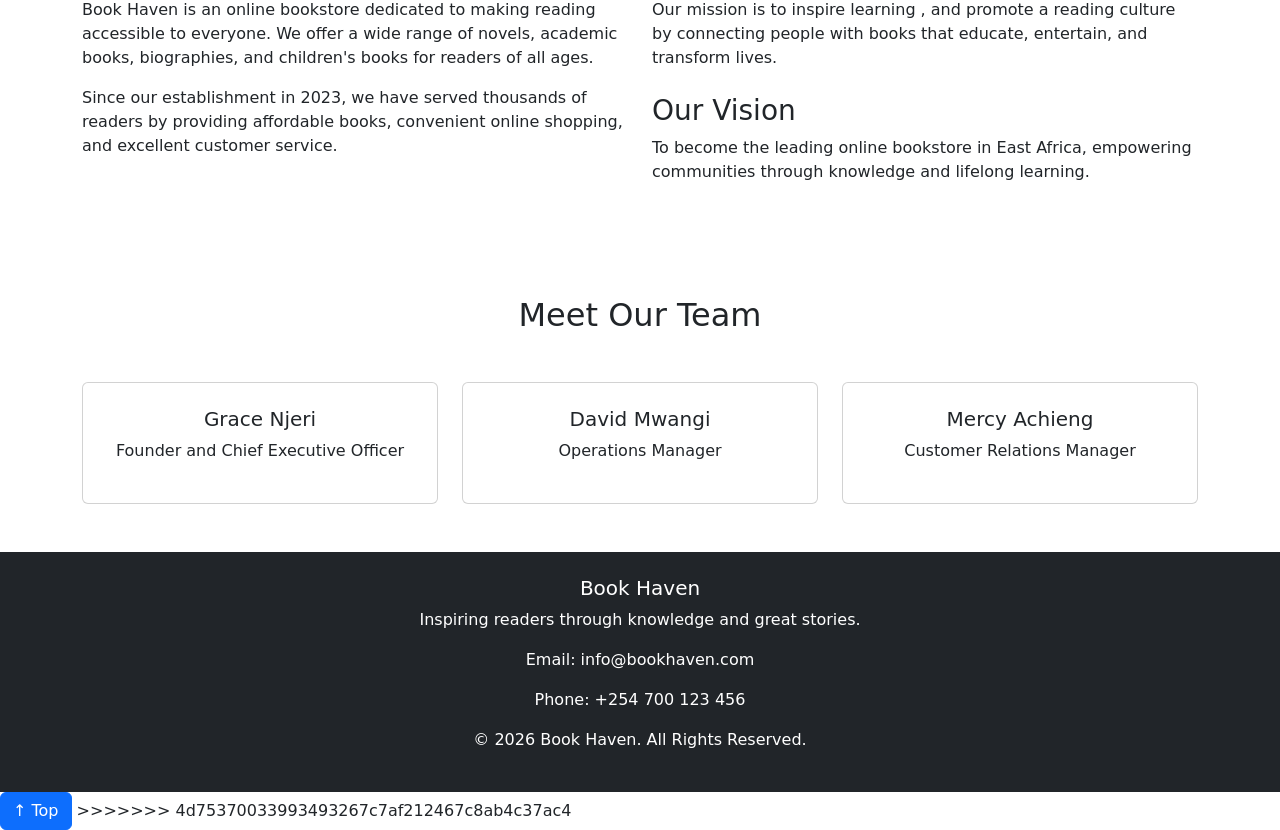
==== commit aa8a0d77: "Resolved conflicts by keeping local laptop versions" ====
--- a/OnlineBookStore/about.html
+++ b/OnlineBookStore/about.html
@@ -1,3 +1,4 @@
+<<<<<<< HEAD
 <!DOCTYPE html>
 <html lang="en">
 <head>
@@ -112,4 +113,181 @@
     <script src="js/script.js"></script>
     <button id="topBtn" class="btn btn-primary">↑ Top</button>
 </body>
+=======
+<!DOCTYPE html>
+<html lang="en">
+<head>
+    <meta charset="UTF-8">
+    <meta name="viewport" content="width=device-width, initial-scale=1.0">
+    <title>Book Haven | About</title>
+
+    <!-- Bootstrap CSS -->
+    <link href="https://cdn.jsdelivr.net/npm/bootstrap@5.3.3/dist/css/bootstrap.min.css" rel="stylesheet">
+
+    <!-- Custom CSS -->
+    <link rel="stylesheet" href="css/style.css">
+</head>
+<body>
+
+    <!-- Navigation Bar -->
+    <nav class="navbar navbar-expand-lg navbar-dark bg-dark">
+        <div class="container">
+            <a class="navbar-brand" href="index.html">📚 Book Haven</a>
+
+            <button class="navbar-toggler" type="button"
+                    data-bs-toggle="collapse"
+                    data-bs-target="#navbarNav">
+                <span class="navbar-toggler-icon"></span>
+            </button>
+
+            <div class="collapse navbar-collapse" id="navbarNav">
+
+                <ul class="navbar-nav ms-auto">
+                    <li class="nav-item">
+                        <a class="nav-link" href="index.html">Home</a>
+                    </li>
+
+                    <li class="nav-item">
+                        <a class="nav-link active" href="about.html">About</a>
+                    </li>
+
+                    <li class="nav-item">
+                        <a class="nav-link" href="books.html">Books</a>
+                    </li>
+
+                    <li class="nav-item">
+                        <a class="nav-link" href="categories.html">Categories</a>
+                    </li>
+
+                    <li class="nav-item">
+                        <a class="nav-link" href="gallery.html">Gallery</a>
+                    </li>
+
+                    <li class="nav-item">
+                        <a class="nav-link" href="faq.html">FAQ</a>
+                    </li>
+
+                    <li class="nav-item">
+                        <a class="nav-link" href="contact.html">Contact</a>
+                    </li>
+                    <li class="nav-item ms-2">
+    <button id="themeBtn" class="btn btn-outline-light">
+        🌙 Dark Mode
+    </button>
+</li>
+                </ul>
+
+            </div>
+        </div>
+    </nav>
+
+    <!-- About Section -->
+    <section class="container py-5">
+
+        <h1 class="text-center mb-5">About Book Haven</h1>
+
+        <div class="row">
+
+            <div class="col-md-6">
+                <h3>Who We Are</h3>
+
+                <p>
+                    Book Haven is an online bookstore dedicated to making
+                    reading accessible to everyone. We offer a wide range
+                    of novels, academic books, biographies, and children's
+                    books for readers of all ages.
+                </p>
+
+                <p>
+                    Since our establishment in 2023, we have served
+                    thousands of readers by providing affordable books,
+                    convenient online shopping, and excellent customer
+                    service.
+                </p>
+            </div>
+
+            <div class="col-md-6">
+                <h3>Our Mission</h3>
+
+                <p>
+                    Our mission is to inspire learning , and promote a
+                    reading culture by connecting people with books that
+                    educate, entertain, and transform lives. 
+                </p>
+
+                <h3 class="mt-4">Our Vision</h3>
+
+                <p>
+                    To become the leading online bookstore in East Africa,
+                    empowering communities through knowledge and lifelong
+                    learning.
+                </p>
+            </div>
+
+        </div>
+
+    </section>
+    <section class="container py-5">
+    <h2 class="text-center mb-5">
+        Meet Our Team
+    </h2>
+
+    <div class="row g-4">
+
+        <div class="col-md-4">
+            <div class="card text-center p-4">
+                <h5>Grace Njeri</h5>
+                <p>Founder and Chief Executive Officer</p>
+            </div>
+        </div>
+
+        <div class="col-md-4">
+            <div class="card text-center p-4">
+                <h5>David Mwangi</h5>
+                <p>Operations Manager</p>
+            </div>
+        </div>
+
+        <div class="col-md-4">
+            <div class="card text-center p-4">
+                <h5>Mercy Achieng</h5>
+                <p>Customer Relations Manager</p>
+            </div>
+        </div>
+
+    </div>
+</section>
+
+    <!-- Footer -->
+   <footer class="bg-dark text-white text-center p-4">
+    <h5>Book Haven</h5>
+
+    <p>
+        Inspiring readers through knowledge and great stories.
+    </p>
+
+    <p>
+        Email: info@bookhaven.com
+    </p>
+
+    <p>
+        Phone: +254 700 123 456
+    </p>
+
+    <p>
+        &copy; 2026 Book Haven. All Rights Reserved.
+    </p>
+</footer>
+
+    <!-- Bootstrap JS -->
+    <script src="https://cdn.jsdelivr.net/npm/bootstrap@5.3.3/dist/js/bootstrap.bundle.min.js"></script>
+
+    <!-- Custom JS -->
+    <script src="js/script.js"></script>
+
+    <button id="topBtn" class="btn btn-primary">
+    ↑ Top
+</button>
+</body>
+>>>>>>> 4d75370033993493267c7af212467c8ab4c37ac4
 </html>
--- a/OnlineBookStore/css/style.css
+++ b/OnlineBookStore/css/style.css
@@ -1,3 +1,4 @@
+<<<<<<< HEAD
 @import url('https://fonts.googleapis.com/css2?family=Playfair+Display:ital,wght@1,700&display=swap');
 
 .custom-navbar, 
@@ -398,4 +399,139 @@
 }
 body.dark-theme .book-price-tag {
     color: #ffffff !important;
+=======
+body {
+    font-family: Arial, sans-serif;
+}
+
+.hero {
+    min-height: 70vh;
+}
+
+footer {
+    margin-top: 50px;
+}
+.card-img-top {
+    width: 100%;
+    object-fit: contain;
+}
+body {
+    font-family: Arial, sans-serif;
+}
+
+.card img {
+    height: 300px;
+    object-fit: cover;
+}
+
+footer {
+    margin-top: 50px;
+}
+.card-img-top {
+    height: 350px;
+    object-fit: cover;
+}
+.dark-mode {
+    background-color: #121212;
+    color: white;
+}
+
+.dark-mode .card {
+    background-color: #1e1e1e;
+    color: white;
+}
+
+.dark-mode footer {
+    background-color: #000;
+
+}
+body {
+    font-family: Arial, sans-serif;
+}
+
+.card-img-top {
+    height: 350px;
+    object-fit: cover;
+}
+
+.card {
+    transition: transform 0.3s;
+}
+
+.card:hover {
+    transform: scale(1.03);
+}
+
+.hero {
+    min-height: 70vh;
+}
+
+footer {
+    margin-top: 50px;
+}
+
+.dark-mode {
+    background-color: #121212;
+    color: white;
+}
+
+.dark-mode .card {
+    background-color: #1e1e1e;
+    color: white;
+}
+
+.dark-mode .navbar {
+    background-color: #000 !important;
+}
+
+.dark-mode footer {
+    background-color: #000;
+}
+.carousel-item img {
+    object-fit: cover;
+}
+
+@media (max-width: 768px) {
+
+    .carousel-item img {
+        height: 300px;
+    }
+
+    h1 {
+        font-size: 2rem;
+    }
+
+    h2 {
+        font-size: 1.7rem;
+    }
+}
+#topBtn {
+    position: fixed;
+    bottom: 20px;
+    right: 20px;
+    display: none;
+}
+.btn {
+    transition: 0.3s;
+}
+
+.btn:hover {
+    transform: scale(1.05);
+}
+.carousel-item img {
+    height: 500px;
+    object-fit: cover;
+    border-radius: 10px;
+}
+.testimonials {
+    background-image: url("../images/background1.jpg");
+    background-size: cover;
+    background-position: center;
+    background-repeat: no-repeat;
+    padding: 80px 0;
+}
+.testimonials .card {
+    background-color: rgb(255, 254, 254);
+    border: none;
+>>>>>>> 4d75370033993493267c7af212467c8ab4c37ac4
 }
--- a/OnlineBookStore/css/style.css
+++ b/OnlineBookStore/css/style.css
@@ -1,3 +1,4 @@
+<<<<<<< HEAD
 @import url('https://fonts.googleapis.com/css2?family=Playfair+Display:ital,wght@1,700&display=swap');
 
 .custom-navbar, 
@@ -398,4 +399,139 @@
 }
 body.dark-theme .book-price-tag {
     color: #ffffff !important;
+=======
+body {
+    font-family: Arial, sans-serif;
+}
+
+.hero {
+    min-height: 70vh;
+}
+
+footer {
+    margin-top: 50px;
+}
+.card-img-top {
+    width: 100%;
+    object-fit: contain;
+}
+body {
+    font-family: Arial, sans-serif;
+}
+
+.card img {
+    height: 300px;
+    object-fit: cover;
+}
+
+footer {
+    margin-top: 50px;
+}
+.card-img-top {
+    height: 350px;
+    object-fit: cover;
+}
+.dark-mode {
+    background-color: #121212;
+    color: white;
+}
+
+.dark-mode .card {
+    background-color: #1e1e1e;
+    color: white;
+}
+
+.dark-mode footer {
+    background-color: #000;
+
+}
+body {
+    font-family: Arial, sans-serif;
+}
+
+.card-img-top {
+    height: 350px;
+    object-fit: cover;
+}
+
+.card {
+    transition: transform 0.3s;
+}
+
+.card:hover {
+    transform: scale(1.03);
+}
+
+.hero {
+    min-height: 70vh;
+}
+
+footer {
+    margin-top: 50px;
+}
+
+.dark-mode {
+    background-color: #121212;
+    color: white;
+}
+
+.dark-mode .card {
+    background-color: #1e1e1e;
+    color: white;
+}
+
+.dark-mode .navbar {
+    background-color: #000 !important;
+}
+
+.dark-mode footer {
+    background-color: #000;
+}
+.carousel-item img {
+    object-fit: cover;
+}
+
+@media (max-width: 768px) {
+
+    .carousel-item img {
+        height: 300px;
+    }
+
+    h1 {
+        font-size: 2rem;
+    }
+
+    h2 {
+        font-size: 1.7rem;
+    }
+}
+#topBtn {
+    position: fixed;
+    bottom: 20px;
+    right: 20px;
+    display: none;
+}
+.btn {
+    transition: 0.3s;
+}
+
+.btn:hover {
+    transform: scale(1.05);
+}
+.carousel-item img {
+    height: 500px;
+    object-fit: cover;
+    border-radius: 10px;
+}
+.testimonials {
+    background-image: url("../images/background1.jpg");
+    background-size: cover;
+    background-position: center;
+    background-repeat: no-repeat;
+    padding: 80px 0;
+}
+.testimonials .card {
+    background-color: rgb(255, 254, 254);
+    border: none;
+>>>>>>> 4d75370033993493267c7af212467c8ab4c37ac4
 }
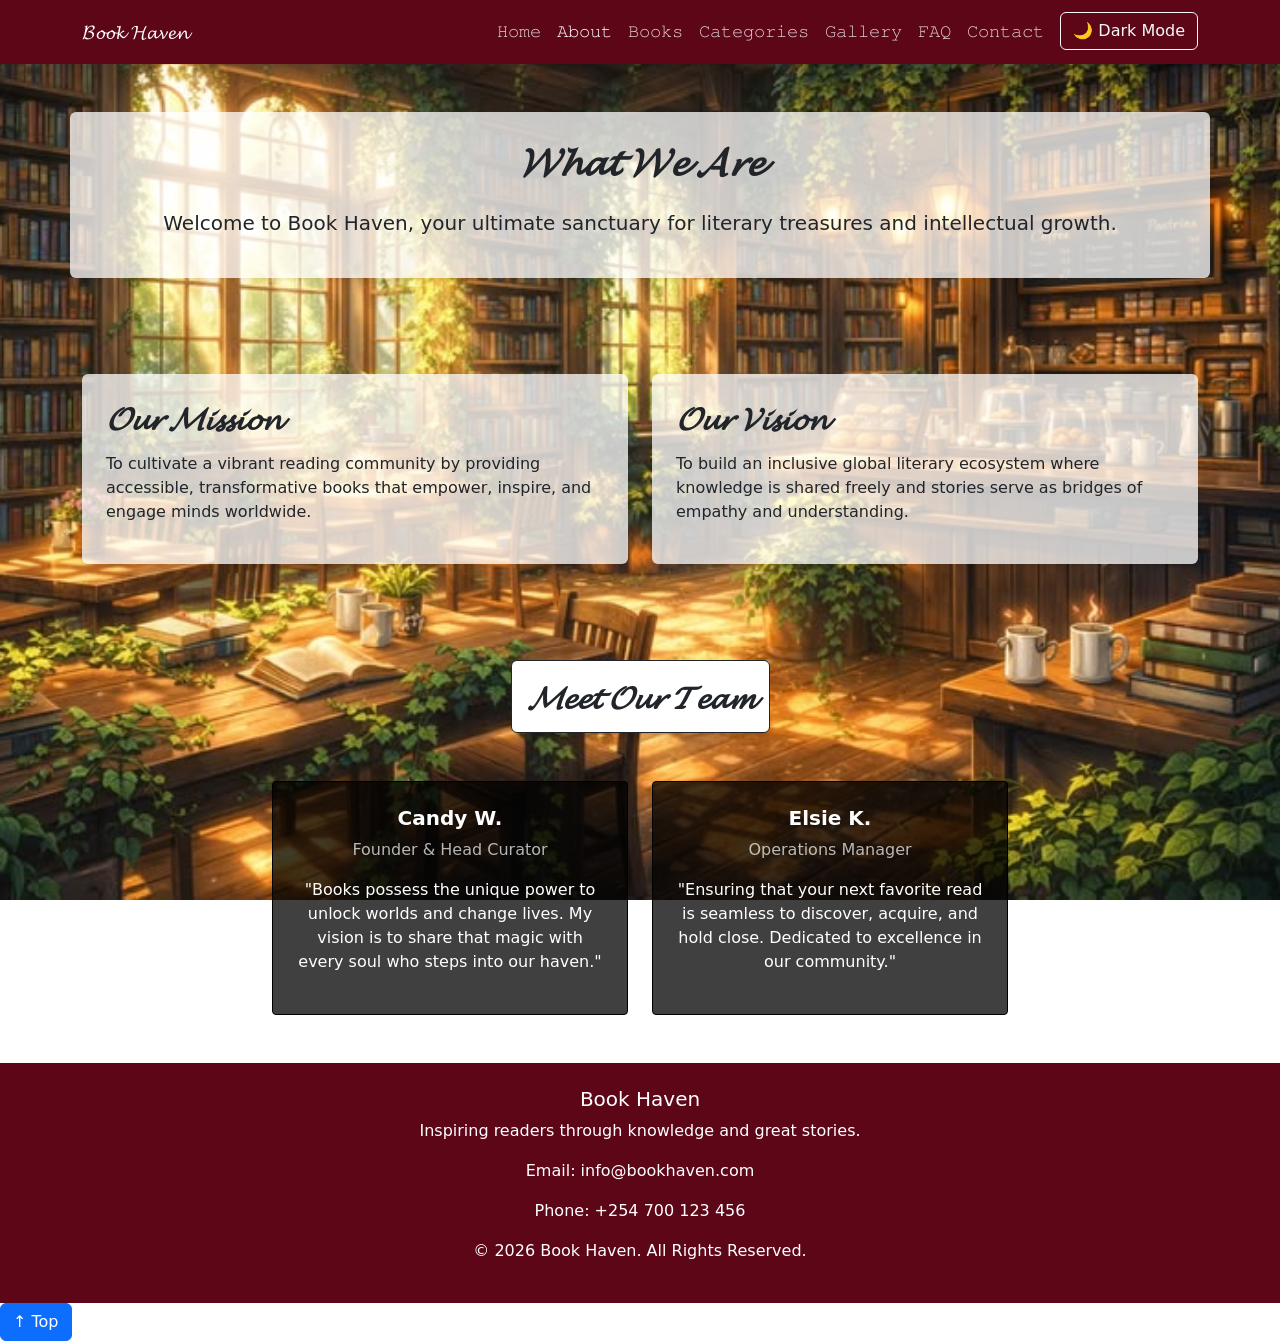
==== commit aa19c4ff: "Final Updates" ====
--- a/OnlineBookStore/about.html
+++ b/OnlineBookStore/about.html
@@ -1,4 +1,3 @@
-<<<<<<< HEAD
 <!DOCTYPE html>
 <html lang="en">
 <head>
@@ -113,181 +112,4 @@
     <script src="js/script.js"></script>
     <button id="topBtn" class="btn btn-primary">↑ Top</button>
 </body>
-=======
-<!DOCTYPE html>
-<html lang="en">
-<head>
-    <meta charset="UTF-8">
-    <meta name="viewport" content="width=device-width, initial-scale=1.0">
-    <title>Book Haven | About</title>
-
-    <!-- Bootstrap CSS -->
-    <link href="https://cdn.jsdelivr.net/npm/bootstrap@5.3.3/dist/css/bootstrap.min.css" rel="stylesheet">
-
-    <!-- Custom CSS -->
-    <link rel="stylesheet" href="css/style.css">
-</head>
-<body>
-
-    <!-- Navigation Bar -->
-    <nav class="navbar navbar-expand-lg navbar-dark bg-dark">
-        <div class="container">
-            <a class="navbar-brand" href="index.html">📚 Book Haven</a>
-
-            <button class="navbar-toggler" type="button"
-                    data-bs-toggle="collapse"
-                    data-bs-target="#navbarNav">
-                <span class="navbar-toggler-icon"></span>
-            </button>
-
-            <div class="collapse navbar-collapse" id="navbarNav">
-
-                <ul class="navbar-nav ms-auto">
-                    <li class="nav-item">
-                        <a class="nav-link" href="index.html">Home</a>
-                    </li>
-
-                    <li class="nav-item">
-                        <a class="nav-link active" href="about.html">About</a>
-                    </li>
-
-                    <li class="nav-item">
-                        <a class="nav-link" href="books.html">Books</a>
-                    </li>
-
-                    <li class="nav-item">
-                        <a class="nav-link" href="categories.html">Categories</a>
-                    </li>
-
-                    <li class="nav-item">
-                        <a class="nav-link" href="gallery.html">Gallery</a>
-                    </li>
-
-                    <li class="nav-item">
-                        <a class="nav-link" href="faq.html">FAQ</a>
-                    </li>
-
-                    <li class="nav-item">
-                        <a class="nav-link" href="contact.html">Contact</a>
-                    </li>
-                    <li class="nav-item ms-2">
-    <button id="themeBtn" class="btn btn-outline-light">
-        🌙 Dark Mode
-    </button>
-</li>
-                </ul>
-
-            </div>
-        </div>
-    </nav>
-
-    <!-- About Section -->
-    <section class="container py-5">
-
-        <h1 class="text-center mb-5">About Book Haven</h1>
-
-        <div class="row">
-
-            <div class="col-md-6">
-                <h3>Who We Are</h3>
-
-                <p>
-                    Book Haven is an online bookstore dedicated to making
-                    reading accessible to everyone. We offer a wide range
-                    of novels, academic books, biographies, and children's
-                    books for readers of all ages.
-                </p>
-
-                <p>
-                    Since our establishment in 2023, we have served
-                    thousands of readers by providing affordable books,
-                    convenient online shopping, and excellent customer
-                    service.
-                </p>
-            </div>
-
-            <div class="col-md-6">
-                <h3>Our Mission</h3>
-
-                <p>
-                    Our mission is to inspire learning , and promote a
-                    reading culture by connecting people with books that
-                    educate, entertain, and transform lives. 
-                </p>
-
-                <h3 class="mt-4">Our Vision</h3>
-
-                <p>
-                    To become the leading online bookstore in East Africa,
-                    empowering communities through knowledge and lifelong
-                    learning.
-                </p>
-            </div>
-
-        </div>
-
-    </section>
-    <section class="container py-5">
-    <h2 class="text-center mb-5">
-        Meet Our Team
-    </h2>
-
-    <div class="row g-4">
-
-        <div class="col-md-4">
-            <div class="card text-center p-4">
-                <h5>Grace Njeri</h5>
-                <p>Founder and Chief Executive Officer</p>
-            </div>
-        </div>
-
-        <div class="col-md-4">
-            <div class="card text-center p-4">
-                <h5>David Mwangi</h5>
-                <p>Operations Manager</p>
-            </div>
-        </div>
-
-        <div class="col-md-4">
-            <div class="card text-center p-4">
-                <h5>Mercy Achieng</h5>
-                <p>Customer Relations Manager</p>
-            </div>
-        </div>
-
-    </div>
-</section>
-
-    <!-- Footer -->
-   <footer class="bg-dark text-white text-center p-4">
-    <h5>Book Haven</h5>
-
-    <p>
-        Inspiring readers through knowledge and great stories.
-    </p>
-
-    <p>
-        Email: info@bookhaven.com
-    </p>
-
-    <p>
-        Phone: +254 700 123 456
-    </p>
-
-    <p>
-        &copy; 2026 Book Haven. All Rights Reserved.
-    </p>
-</footer>
-
-    <!-- Bootstrap JS -->
-    <script src="https://cdn.jsdelivr.net/npm/bootstrap@5.3.3/dist/js/bootstrap.bundle.min.js"></script>
-
-    <!-- Custom JS -->
-    <script src="js/script.js"></script>
-
-    <button id="topBtn" class="btn btn-primary">
-    ↑ Top
-</button>
-</body>
->>>>>>> 4d75370033993493267c7af212467c8ab4c37ac4
 </html>
--- a/OnlineBookStore/css/style.css
+++ b/OnlineBookStore/css/style.css
@@ -1,4 +1,3 @@
-<<<<<<< HEAD
 @import url('https://fonts.googleapis.com/css2?family=Playfair+Display:ital,wght@1,700&display=swap');
 
 .custom-navbar, 
